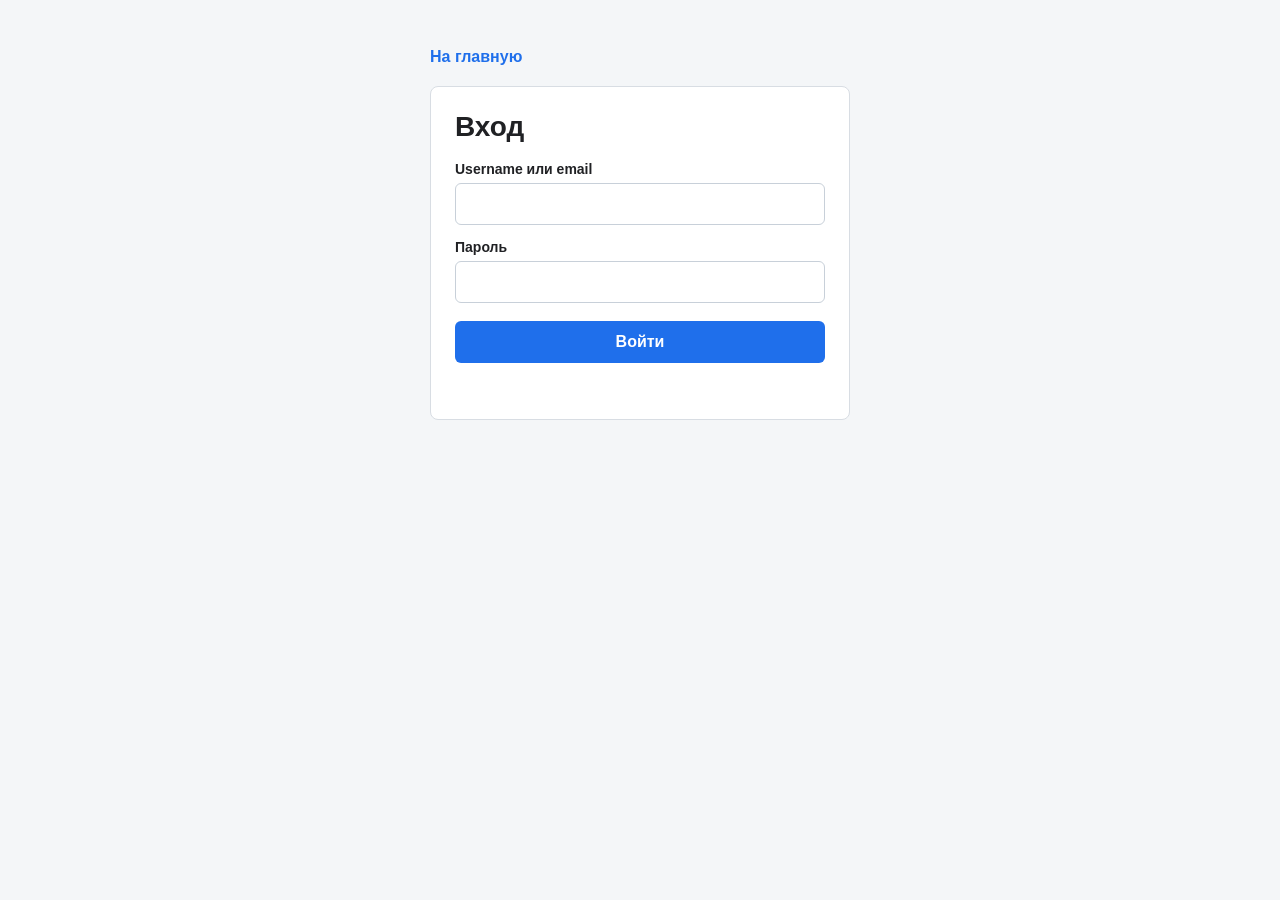
==== src/main/resources/static/login.html @ dc869657 "feat: initialize Spring Boot project" ====
<!doctype html>
<html lang="ru">
<head>
    <meta charset="utf-8">
    <meta name="viewport" content="width=device-width, initial-scale=1">
    <title>Вход</title>
    <style>
        * {
            box-sizing: border-box;
        }

        body {
            margin: 0;
            min-height: 100vh;
            font-family: Arial, sans-serif;
            color: #202124;
            background: #f4f6f8;
        }

        main {
            width: min(420px, calc(100% - 32px));
            margin: 0 auto;
            padding: 48px 0;
        }

        nav {
            margin-bottom: 20px;
        }

        a {
            color: #1f6feb;
            font-weight: 700;
            text-decoration: none;
        }

        section {
            background: #ffffff;
            border: 1px solid #d8dde3;
            border-radius: 8px;
            padding: 24px;
        }

        h1 {
            margin: 0 0 18px;
            font-size: 28px;
        }

        label {
            display: block;
            margin: 14px 0 6px;
            font-size: 14px;
            font-weight: 700;
        }

        input {
            width: 100%;
            min-height: 42px;
            border: 1px solid #c8d0d9;
            border-radius: 6px;
            padding: 10px 12px;
            font: inherit;
        }

        button {
            width: 100%;
            min-height: 42px;
            margin-top: 18px;
            border: 0;
            border-radius: 6px;
            background: #1f6feb;
            color: #ffffff;
            font: inherit;
            font-weight: 700;
            cursor: pointer;
        }

        button:disabled {
            cursor: wait;
            opacity: 0.7;
        }

        .message {
            min-height: 20px;
            margin-top: 12px;
            color: #b42318;
            font-size: 14px;
        }
    </style>
</head>
<body>
<main>
    <nav>
        <a href="/">На главную</a>
    </nav>

    <section>
        <h1>Вход</h1>
        <form id="login-form">
            <label for="login">Username или email</label>
            <input id="login" name="login" autocomplete="username" required>

            <label for="password">Пароль</label>
            <input id="password" name="password" type="password" autocomplete="current-password" required>

            <button type="submit">Войти</button>
            <div id="message" class="message" aria-live="polite"></div>
        </form>
    </section>
</main>

<script>
    const form = document.querySelector("#login-form");
    const message = document.querySelector("#message");
    const button = form.querySelector("button");

    form.addEventListener("submit", async (event) => {
        event.preventDefault();
        message.textContent = "";
        button.disabled = true;

        const formData = new FormData(form);
        const credentials = {
            login: formData.get("login"),
            password: formData.get("password")
        };

        try {
            const response = await fetch("/login", {
                method: "POST",
                headers: {
                    "Content-Type": "application/json"
                },
                body: JSON.stringify(credentials)
            });

            if (!response.ok) {
                throw new Error("Неверный логин или пароль");
            }

            window.location.href = "/myacc";
        } catch (error) {
            message.textContent = error.message;
        } finally {
            button.disabled = false;
        }
    });
</script>
</body>
</html>
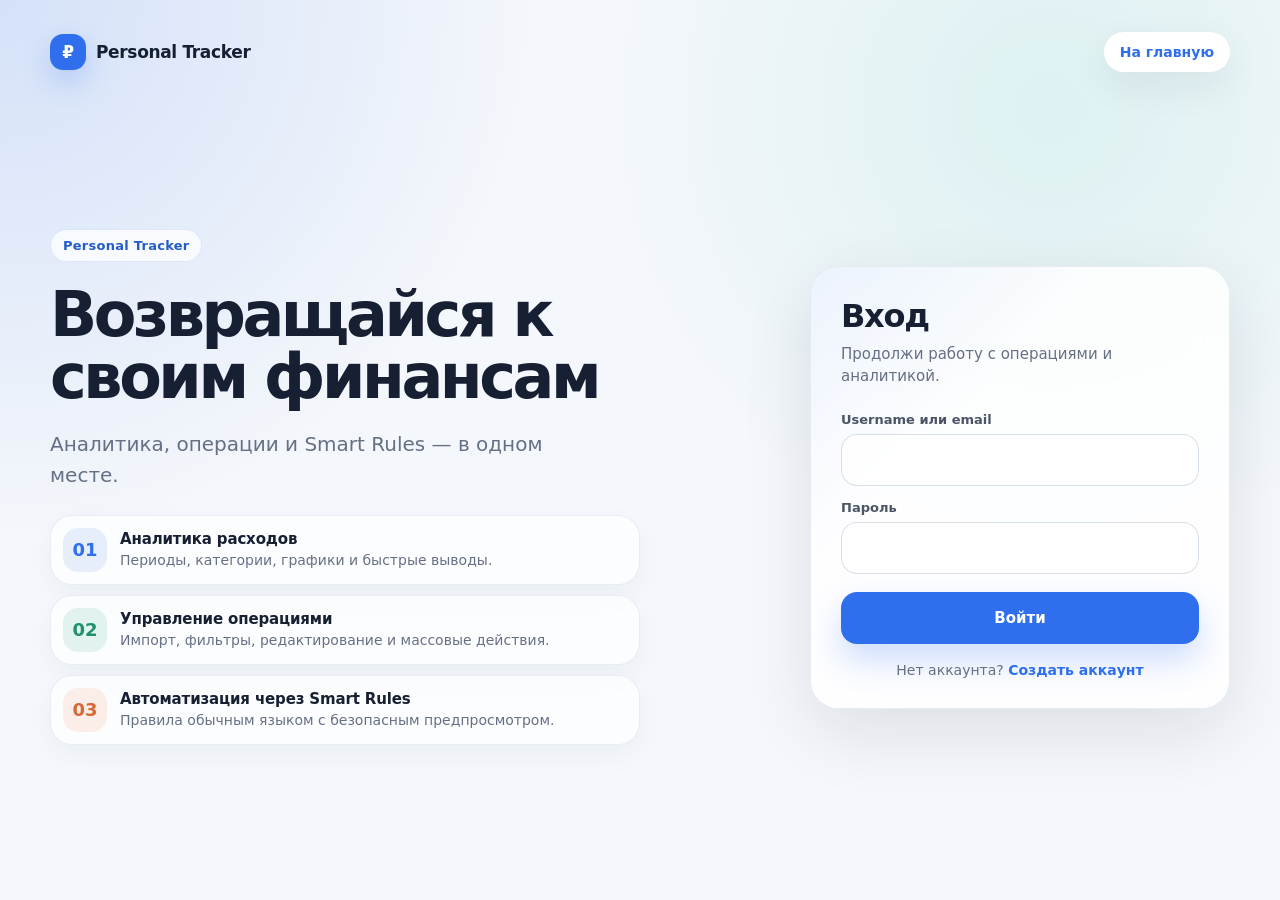
==== commit 2cf0bd0e: "feat: add Smart Rules automation" ====
--- a/src/main/resources/static/login.html
+++ b/src/main/resources/static/login.html
@@ -3,8 +3,27 @@
 <head>
     <meta charset="utf-8">
     <meta name="viewport" content="width=device-width, initial-scale=1">
-    <title>Вход</title>
+    <title>Вход · Personal Tracker</title>
     <style>
+        :root {
+            --bg: #f4f7fb;
+            --surface: rgba(255, 255, 255, 0.86);
+            --text: #172033;
+            --muted: #667085;
+            --border: rgba(203, 213, 225, 0.72);
+            --blue: #2f6fed;
+            --blue-dark: #235cc9;
+            --blue-soft: rgba(47, 111, 237, 0.1);
+            --green-soft: rgba(38, 166, 132, 0.12);
+            --orange-soft: rgba(245, 128, 76, 0.12);
+            --shadow-card: 0 24px 70px rgba(15, 23, 42, 0.1);
+            --shadow-soft: 0 14px 38px rgba(15, 23, 42, 0.07);
+            --radius-lg: 28px;
+            --radius-md: 22px;
+            --radius-sm: 16px;
+            --transition: 180ms cubic-bezier(0.2, 0.8, 0.2, 1);
+        }
+
         * {
             box-sizing: border-box;
         }
@@ -12,99 +31,502 @@
         body {
             margin: 0;
             min-height: 100vh;
-            font-family: Arial, sans-serif;
-            color: #202124;
-            background: #f4f6f8;
+            font-family: Inter, ui-sans-serif, system-ui, -apple-system, BlinkMacSystemFont, "Segoe UI", sans-serif;
+            -webkit-font-smoothing: antialiased;
+            color: var(--text);
+            background:
+                radial-gradient(circle at top left, rgba(47, 111, 237, 0.16), transparent 34rem),
+                radial-gradient(circle at 82% 12%, rgba(102, 209, 193, 0.16), transparent 28rem),
+                var(--bg);
+        }
+
+        a {
+            color: inherit;
+            text-decoration: none;
+        }
+
+        button,
+        input {
+            font: inherit;
         }
 
         main {
-            width: min(420px, calc(100% - 32px));
+            width: min(1180px, calc(100% - 40px));
+            min-height: 100vh;
             margin: 0 auto;
-            padding: 48px 0;
-        }
-
-        nav {
-            margin-bottom: 20px;
-        }
-
-        a {
-            color: #1f6feb;
-            font-weight: 700;
-            text-decoration: none;
-        }
-
-        section {
+            padding: 24px 0 48px;
+        }
+
+        .auth-nav {
+            display: flex;
+            min-height: 56px;
+            align-items: center;
+            justify-content: space-between;
+            gap: 18px;
+            margin-bottom: 42px;
+        }
+
+        .brand {
+            display: inline-flex;
+            align-items: center;
+            gap: 10px;
+            color: var(--text);
+            font-size: 17px;
+            font-weight: 800;
+            letter-spacing: -0.02em;
+        }
+
+        .brand-mark {
+            display: grid;
+            width: 36px;
+            height: 36px;
+            place-items: center;
+            border-radius: 13px;
+            background: var(--blue);
+            color: #ffffff;
+            box-shadow: 0 12px 28px rgba(47, 111, 237, 0.24);
+        }
+
+        .nav-home {
+            display: inline-flex;
+            min-height: 40px;
+            align-items: center;
+            justify-content: center;
+            border-radius: 999px;
             background: #ffffff;
-            border: 1px solid #d8dde3;
-            border-radius: 8px;
-            padding: 24px;
-        }
-
-        h1 {
-            margin: 0 0 18px;
-            font-size: 28px;
+            color: var(--blue);
+            font-size: 14px;
+            font-weight: 760;
+            padding: 0 16px;
+            box-shadow: var(--shadow-soft);
+            transition: transform var(--transition), box-shadow var(--transition), color var(--transition);
+        }
+
+        .nav-home:hover {
+            color: var(--blue-dark);
+            transform: translateY(-1px);
+            box-shadow: 0 18px 42px rgba(15, 23, 42, 0.11);
+        }
+
+        .auth-layout {
+            display: grid;
+            grid-template-columns: minmax(0, 1fr) 420px;
+            gap: 32px;
+            align-items: center;
+            min-height: calc(100vh - 170px);
+        }
+
+        .auth-hero {
+            display: grid;
+            max-width: 660px;
+            gap: 22px;
+        }
+
+        .kicker {
+            width: fit-content;
+            margin: 0;
+            border: 1px solid rgba(47, 111, 237, 0.14);
+            border-radius: 999px;
+            background: rgba(255, 255, 255, 0.72);
+            color: var(--blue-dark);
+            font-size: 13px;
+            font-weight: 800;
+            letter-spacing: 0.02em;
+            padding: 8px 12px;
+        }
+
+        .auth-hero h1 {
+            margin: 0;
+            color: var(--text);
+            font-size: clamp(40px, 5.8vw, 62px);
+            font-weight: 820;
+            letter-spacing: -0.055em;
+            line-height: 0.99;
+        }
+
+        .hero-text {
+            max-width: 560px;
+            margin: 0;
+            color: var(--muted);
+            font-size: clamp(17px, 2vw, 20px);
+            line-height: 1.55;
+        }
+
+        .feature-list {
+            display: grid;
+            max-width: 590px;
+            gap: 10px;
+            margin-top: 2px;
+        }
+
+        .feature-item {
+            display: grid;
+            grid-template-columns: 44px 1fr;
+            gap: 13px;
+            align-items: center;
+            border: 1px solid rgba(226, 232, 240, 0.78);
+            border-radius: var(--radius-md);
+            background: rgba(255, 255, 255, 0.68);
+            padding: 12px;
+            box-shadow: 0 10px 30px rgba(15, 23, 42, 0.04);
+            animation: fadeUp 420ms cubic-bezier(0.2, 0.8, 0.2, 1) both;
+            transition: transform var(--transition), box-shadow var(--transition), background-color var(--transition);
+        }
+
+        .feature-item:nth-child(2) {
+            animation-delay: 70ms;
+        }
+
+        .feature-item:nth-child(3) {
+            animation-delay: 140ms;
+        }
+
+        .feature-item:hover {
+            transform: translateY(-2px);
+            background: rgba(255, 255, 255, 0.94);
+            box-shadow: 0 16px 40px rgba(15, 23, 42, 0.075);
+        }
+
+        .feature-icon {
+            display: grid;
+            width: 44px;
+            height: 44px;
+            place-items: center;
+            border-radius: 15px;
+            color: var(--blue);
+            font-size: 18px;
+            font-weight: 800;
+        }
+
+        .feature-item:nth-child(1) .feature-icon {
+            background: var(--blue-soft);
+        }
+
+        .feature-item:nth-child(2) .feature-icon {
+            background: var(--green-soft);
+            color: #20906f;
+        }
+
+        .feature-item:nth-child(3) .feature-icon {
+            background: var(--orange-soft);
+            color: #d66a36;
+        }
+
+        .feature-item strong {
+            display: block;
+            color: var(--text);
+            font-size: 15px;
+            font-weight: 760;
+            letter-spacing: -0.01em;
+        }
+
+        .feature-item span:last-child {
+            display: block;
+            margin-top: 3px;
+            color: var(--muted);
+            font-size: 14px;
+            line-height: 1.35;
+        }
+
+        .auth-card {
+            position: relative;
+            overflow: hidden;
+            width: min(420px, 100%);
+            border: 1px solid rgba(226, 232, 240, 0.86);
+            border-radius: var(--radius-lg);
+            background: var(--surface);
+            padding: 30px;
+            box-shadow: var(--shadow-card);
+            backdrop-filter: blur(18px);
+            animation: fadeUp 420ms cubic-bezier(0.2, 0.8, 0.2, 1) both;
+        }
+
+        .auth-card::before {
+            content: "";
+            position: absolute;
+            inset: 0;
+            pointer-events: none;
+            background: linear-gradient(135deg, rgba(47, 111, 237, 0.08), transparent 36%);
+        }
+
+        .auth-card > * {
+            position: relative;
+            z-index: 1;
+        }
+
+        .auth-card-header {
+            margin-bottom: 24px;
+        }
+
+        .auth-card h1 {
+            margin: 0;
+            color: var(--text);
+            font-size: 32px;
+            font-weight: 820;
+            letter-spacing: -0.04em;
+        }
+
+        .auth-card-header p {
+            margin: 8px 0 0;
+            color: var(--muted);
+            font-size: 15px;
+            line-height: 1.5;
+        }
+
+        form {
+            display: grid;
+            gap: 14px;
         }
 
         label {
-            display: block;
-            margin: 14px 0 6px;
-            font-size: 14px;
+            display: grid;
+            gap: 7px;
+            color: #4b5565;
+            font-size: 13px;
             font-weight: 700;
         }
 
         input {
             width: 100%;
-            min-height: 42px;
-            border: 1px solid #c8d0d9;
-            border-radius: 6px;
-            padding: 10px 12px;
-            font: inherit;
-        }
-
-        button {
+            height: 52px;
+            border: 1px solid var(--border);
+            border-radius: var(--radius-sm);
+            background: rgba(255, 255, 255, 0.82);
+            color: var(--text);
+            padding: 0 16px;
+            outline: none;
+            transition: border-color var(--transition), box-shadow var(--transition), background-color var(--transition);
+        }
+
+        input:focus {
+            border-color: rgba(47, 111, 237, 0.48);
+            background: #ffffff;
+            box-shadow: 0 0 0 4px rgba(47, 111, 237, 0.1);
+        }
+
+        .submit-button {
+            display: inline-flex;
             width: 100%;
-            min-height: 42px;
-            margin-top: 18px;
+            height: 52px;
+            align-items: center;
+            justify-content: center;
+            margin-top: 4px;
             border: 0;
-            border-radius: 6px;
-            background: #1f6feb;
+            border-radius: var(--radius-sm);
+            background: var(--blue);
             color: #ffffff;
-            font: inherit;
-            font-weight: 700;
+            font-size: 15px;
+            font-weight: 800;
             cursor: pointer;
-        }
-
-        button:disabled {
+            box-shadow: 0 16px 34px rgba(47, 111, 237, 0.24);
+            transition: background-color var(--transition), box-shadow var(--transition), transform var(--transition), opacity var(--transition);
+        }
+
+        .submit-button:hover:not(:disabled) {
+            background: var(--blue-dark);
+            transform: translateY(-1px);
+            box-shadow: 0 20px 42px rgba(47, 111, 237, 0.28);
+        }
+
+        .submit-button:active:not(:disabled) {
+            transform: translateY(0);
+        }
+
+        .submit-button:disabled {
             cursor: wait;
-            opacity: 0.7;
+            opacity: 0.72;
+            transform: none;
         }
 
         .message {
-            min-height: 20px;
-            margin-top: 12px;
+            min-height: 0;
+            border-radius: 14px;
+            font-size: 14px;
+            font-weight: 650;
+            line-height: 1.45;
+            animation: messageIn 180ms cubic-bezier(0.2, 0.8, 0.2, 1) both;
+        }
+
+        .message:empty {
+            display: none;
+        }
+
+        .message:not(:empty) {
+            margin-top: 2px;
+            padding: 11px 12px;
+        }
+
+        .message.error {
+            background: #fff1f0;
             color: #b42318;
+        }
+
+        .message.success {
+            background: #ecfdf3;
+            color: #067647;
+        }
+
+        .auth-footer {
+            margin: 18px 0 0;
+            color: var(--muted);
             font-size: 14px;
+            text-align: center;
+        }
+
+        .auth-footer a {
+            color: var(--blue);
+            font-weight: 800;
+        }
+
+        @keyframes fadeUp {
+            from {
+                opacity: 0;
+                transform: translateY(10px);
+            }
+
+            to {
+                opacity: 1;
+                transform: translateY(0);
+            }
+        }
+
+        @keyframes messageIn {
+            from {
+                opacity: 0;
+                transform: translateY(4px);
+            }
+
+            to {
+                opacity: 1;
+                transform: translateY(0);
+            }
+        }
+
+        @media (max-width: 920px) {
+            main {
+                width: min(100% - 28px, 720px);
+                padding-top: 18px;
+            }
+
+            .auth-nav {
+                margin-bottom: 28px;
+            }
+
+            .auth-layout {
+                grid-template-columns: 1fr;
+                min-height: auto;
+            }
+
+            .auth-hero {
+                max-width: none;
+            }
+
+            .auth-card {
+                width: 100%;
+            }
+        }
+
+        @media (max-width: 560px) {
+            main {
+                width: min(100% - 22px, 520px);
+                padding-bottom: 30px;
+            }
+
+            .brand span:last-child {
+                display: none;
+            }
+
+            .nav-home {
+                min-height: 36px;
+                padding: 0 12px;
+                font-size: 13px;
+            }
+
+            .auth-hero h1 {
+                font-size: 38px;
+            }
+
+            .feature-item {
+                grid-template-columns: 42px 1fr;
+                border-radius: 18px;
+            }
+
+            .feature-icon {
+                width: 42px;
+                height: 42px;
+            }
+
+            .auth-card {
+                border-radius: 24px;
+                padding: 22px;
+            }
         }
     </style>
 </head>
 <body>
 <main>
-    <nav>
-        <a href="/">На главную</a>
+    <nav class="auth-nav" aria-label="Навигация входа">
+        <a class="brand" href="/">
+            <span class="brand-mark" aria-hidden="true">₽</span>
+            <span>Personal Tracker</span>
+        </a>
+        <a class="nav-home" href="/">На главную</a>
     </nav>
 
-    <section>
-        <h1>Вход</h1>
-        <form id="login-form">
-            <label for="login">Username или email</label>
-            <input id="login" name="login" autocomplete="username" required>
-
-            <label for="password">Пароль</label>
-            <input id="password" name="password" type="password" autocomplete="current-password" required>
-
-            <button type="submit">Войти</button>
-            <div id="message" class="message" aria-live="polite"></div>
-        </form>
+    <section class="auth-layout">
+        <div class="auth-hero">
+            <p class="kicker">Personal Tracker</p>
+            <h1>Возвращайся к своим финансам</h1>
+            <p class="hero-text">Аналитика, операции и Smart Rules — в одном месте.</p>
+
+            <div class="feature-list" aria-label="Возможности приложения">
+                <div class="feature-item">
+                    <span class="feature-icon" aria-hidden="true">01</span>
+                    <div>
+                        <strong>Аналитика расходов</strong>
+                        <span>Периоды, категории, графики и быстрые выводы.</span>
+                    </div>
+                </div>
+                <div class="feature-item">
+                    <span class="feature-icon" aria-hidden="true">02</span>
+                    <div>
+                        <strong>Управление операциями</strong>
+                        <span>Импорт, фильтры, редактирование и массовые действия.</span>
+                    </div>
+                </div>
+                <div class="feature-item">
+                    <span class="feature-icon" aria-hidden="true">03</span>
+                    <div>
+                        <strong>Автоматизация через Smart Rules</strong>
+                        <span>Правила обычным языком с безопасным предпросмотром.</span>
+                    </div>
+                </div>
+            </div>
+        </div>
+
+        <aside class="auth-card" aria-label="Форма входа">
+            <div class="auth-card-header">
+                <h1>Вход</h1>
+                <p>Продолжи работу с операциями и аналитикой.</p>
+            </div>
+
+            <form id="login-form">
+                <label for="login">
+                    Username или email
+                    <input id="login" name="login" autocomplete="username" required>
+                </label>
+
+                <label for="password">
+                    Пароль
+                    <input id="password" name="password" type="password" autocomplete="current-password" required>
+                </label>
+
+                <button class="submit-button" type="submit">Войти</button>
+                <div id="message" class="message" aria-live="polite"></div>
+            </form>
+
+            <p class="auth-footer">Нет аккаунта? <a href="/">Создать аккаунт</a></p>
+        </aside>
     </section>
 </main>
 
@@ -112,11 +534,14 @@
     const form = document.querySelector("#login-form");
     const message = document.querySelector("#message");
     const button = form.querySelector("button");
+    const defaultButtonText = button.textContent;
 
     form.addEventListener("submit", async (event) => {
         event.preventDefault();
         message.textContent = "";
+        message.className = "message";
         button.disabled = true;
+        button.textContent = "Вхожу...";
 
         const formData = new FormData(form);
         const credentials = {
@@ -137,11 +562,14 @@
                 throw new Error("Неверный логин или пароль");
             }
 
+            message.textContent = "Готово. Открываем dashboard...";
+            message.classList.add("success");
             window.location.href = "/myacc";
         } catch (error) {
             message.textContent = error.message;
-        } finally {
+            message.classList.add("error");
             button.disabled = false;
+            button.textContent = defaultButtonText;
         }
     });
 </script>
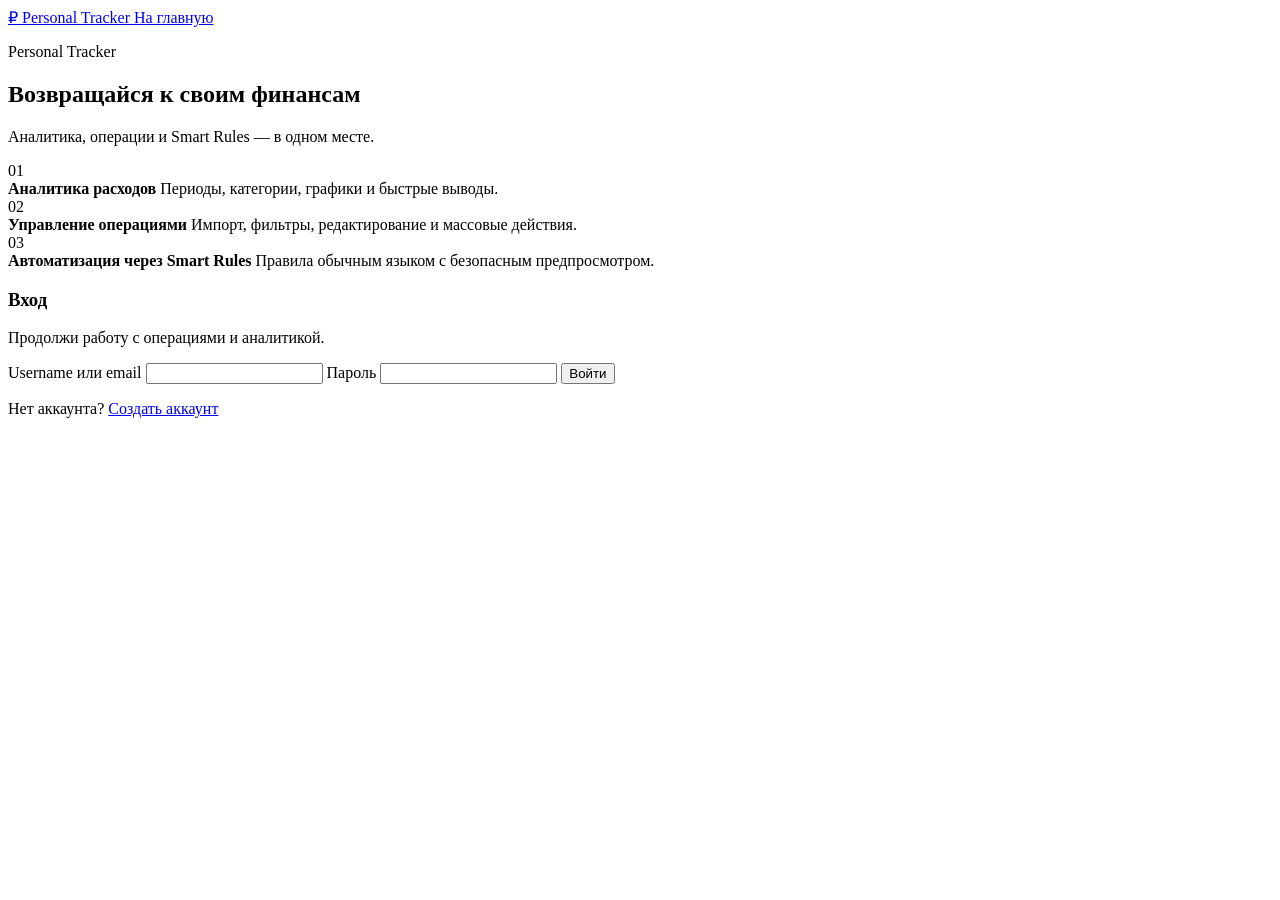
==== commit cf4cdd59: "security: add CSRF support and split frontend assets" ====
--- a/src/main/resources/static/login.html
+++ b/src/main/resources/static/login.html
@@ -4,464 +4,8 @@
     <meta charset="utf-8">
     <meta name="viewport" content="width=device-width, initial-scale=1">
     <title>Вход · Personal Tracker</title>
-    <style>
-        :root {
-            --bg: #f4f7fb;
-            --surface: rgba(255, 255, 255, 0.86);
-            --text: #172033;
-            --muted: #667085;
-            --border: rgba(203, 213, 225, 0.72);
-            --blue: #2f6fed;
-            --blue-dark: #235cc9;
-            --blue-soft: rgba(47, 111, 237, 0.1);
-            --green-soft: rgba(38, 166, 132, 0.12);
-            --orange-soft: rgba(245, 128, 76, 0.12);
-            --shadow-card: 0 24px 70px rgba(15, 23, 42, 0.1);
-            --shadow-soft: 0 14px 38px rgba(15, 23, 42, 0.07);
-            --radius-lg: 28px;
-            --radius-md: 22px;
-            --radius-sm: 16px;
-            --transition: 180ms cubic-bezier(0.2, 0.8, 0.2, 1);
-        }
-
-        * {
-            box-sizing: border-box;
-        }
-
-        body {
-            margin: 0;
-            min-height: 100vh;
-            font-family: Inter, ui-sans-serif, system-ui, -apple-system, BlinkMacSystemFont, "Segoe UI", sans-serif;
-            -webkit-font-smoothing: antialiased;
-            color: var(--text);
-            background:
-                radial-gradient(circle at top left, rgba(47, 111, 237, 0.16), transparent 34rem),
-                radial-gradient(circle at 82% 12%, rgba(102, 209, 193, 0.16), transparent 28rem),
-                var(--bg);
-        }
-
-        a {
-            color: inherit;
-            text-decoration: none;
-        }
-
-        button,
-        input {
-            font: inherit;
-        }
-
-        main {
-            width: min(1180px, calc(100% - 40px));
-            min-height: 100vh;
-            margin: 0 auto;
-            padding: 24px 0 48px;
-        }
-
-        .auth-nav {
-            display: flex;
-            min-height: 56px;
-            align-items: center;
-            justify-content: space-between;
-            gap: 18px;
-            margin-bottom: 42px;
-        }
-
-        .brand {
-            display: inline-flex;
-            align-items: center;
-            gap: 10px;
-            color: var(--text);
-            font-size: 17px;
-            font-weight: 800;
-            letter-spacing: -0.02em;
-        }
-
-        .brand-mark {
-            display: grid;
-            width: 36px;
-            height: 36px;
-            place-items: center;
-            border-radius: 13px;
-            background: var(--blue);
-            color: #ffffff;
-            box-shadow: 0 12px 28px rgba(47, 111, 237, 0.24);
-        }
-
-        .nav-home {
-            display: inline-flex;
-            min-height: 40px;
-            align-items: center;
-            justify-content: center;
-            border-radius: 999px;
-            background: #ffffff;
-            color: var(--blue);
-            font-size: 14px;
-            font-weight: 760;
-            padding: 0 16px;
-            box-shadow: var(--shadow-soft);
-            transition: transform var(--transition), box-shadow var(--transition), color var(--transition);
-        }
-
-        .nav-home:hover {
-            color: var(--blue-dark);
-            transform: translateY(-1px);
-            box-shadow: 0 18px 42px rgba(15, 23, 42, 0.11);
-        }
-
-        .auth-layout {
-            display: grid;
-            grid-template-columns: minmax(0, 1fr) 420px;
-            gap: 32px;
-            align-items: center;
-            min-height: calc(100vh - 170px);
-        }
-
-        .auth-hero {
-            display: grid;
-            max-width: 660px;
-            gap: 22px;
-        }
-
-        .kicker {
-            width: fit-content;
-            margin: 0;
-            border: 1px solid rgba(47, 111, 237, 0.14);
-            border-radius: 999px;
-            background: rgba(255, 255, 255, 0.72);
-            color: var(--blue-dark);
-            font-size: 13px;
-            font-weight: 800;
-            letter-spacing: 0.02em;
-            padding: 8px 12px;
-        }
-
-        .auth-hero h1 {
-            margin: 0;
-            color: var(--text);
-            font-size: clamp(40px, 5.8vw, 62px);
-            font-weight: 820;
-            letter-spacing: -0.055em;
-            line-height: 0.99;
-        }
-
-        .hero-text {
-            max-width: 560px;
-            margin: 0;
-            color: var(--muted);
-            font-size: clamp(17px, 2vw, 20px);
-            line-height: 1.55;
-        }
-
-        .feature-list {
-            display: grid;
-            max-width: 590px;
-            gap: 10px;
-            margin-top: 2px;
-        }
-
-        .feature-item {
-            display: grid;
-            grid-template-columns: 44px 1fr;
-            gap: 13px;
-            align-items: center;
-            border: 1px solid rgba(226, 232, 240, 0.78);
-            border-radius: var(--radius-md);
-            background: rgba(255, 255, 255, 0.68);
-            padding: 12px;
-            box-shadow: 0 10px 30px rgba(15, 23, 42, 0.04);
-            animation: fadeUp 420ms cubic-bezier(0.2, 0.8, 0.2, 1) both;
-            transition: transform var(--transition), box-shadow var(--transition), background-color var(--transition);
-        }
-
-        .feature-item:nth-child(2) {
-            animation-delay: 70ms;
-        }
-
-        .feature-item:nth-child(3) {
-            animation-delay: 140ms;
-        }
-
-        .feature-item:hover {
-            transform: translateY(-2px);
-            background: rgba(255, 255, 255, 0.94);
-            box-shadow: 0 16px 40px rgba(15, 23, 42, 0.075);
-        }
-
-        .feature-icon {
-            display: grid;
-            width: 44px;
-            height: 44px;
-            place-items: center;
-            border-radius: 15px;
-            color: var(--blue);
-            font-size: 18px;
-            font-weight: 800;
-        }
-
-        .feature-item:nth-child(1) .feature-icon {
-            background: var(--blue-soft);
-        }
-
-        .feature-item:nth-child(2) .feature-icon {
-            background: var(--green-soft);
-            color: #20906f;
-        }
-
-        .feature-item:nth-child(3) .feature-icon {
-            background: var(--orange-soft);
-            color: #d66a36;
-        }
-
-        .feature-item strong {
-            display: block;
-            color: var(--text);
-            font-size: 15px;
-            font-weight: 760;
-            letter-spacing: -0.01em;
-        }
-
-        .feature-item span:last-child {
-            display: block;
-            margin-top: 3px;
-            color: var(--muted);
-            font-size: 14px;
-            line-height: 1.35;
-        }
-
-        .auth-card {
-            position: relative;
-            overflow: hidden;
-            width: min(420px, 100%);
-            border: 1px solid rgba(226, 232, 240, 0.86);
-            border-radius: var(--radius-lg);
-            background: var(--surface);
-            padding: 30px;
-            box-shadow: var(--shadow-card);
-            backdrop-filter: blur(18px);
-            animation: fadeUp 420ms cubic-bezier(0.2, 0.8, 0.2, 1) both;
-        }
-
-        .auth-card::before {
-            content: "";
-            position: absolute;
-            inset: 0;
-            pointer-events: none;
-            background: linear-gradient(135deg, rgba(47, 111, 237, 0.08), transparent 36%);
-        }
-
-        .auth-card > * {
-            position: relative;
-            z-index: 1;
-        }
-
-        .auth-card-header {
-            margin-bottom: 24px;
-        }
-
-        .auth-card h1 {
-            margin: 0;
-            color: var(--text);
-            font-size: 32px;
-            font-weight: 820;
-            letter-spacing: -0.04em;
-        }
-
-        .auth-card-header p {
-            margin: 8px 0 0;
-            color: var(--muted);
-            font-size: 15px;
-            line-height: 1.5;
-        }
-
-        form {
-            display: grid;
-            gap: 14px;
-        }
-
-        label {
-            display: grid;
-            gap: 7px;
-            color: #4b5565;
-            font-size: 13px;
-            font-weight: 700;
-        }
-
-        input {
-            width: 100%;
-            height: 52px;
-            border: 1px solid var(--border);
-            border-radius: var(--radius-sm);
-            background: rgba(255, 255, 255, 0.82);
-            color: var(--text);
-            padding: 0 16px;
-            outline: none;
-            transition: border-color var(--transition), box-shadow var(--transition), background-color var(--transition);
-        }
-
-        input:focus {
-            border-color: rgba(47, 111, 237, 0.48);
-            background: #ffffff;
-            box-shadow: 0 0 0 4px rgba(47, 111, 237, 0.1);
-        }
-
-        .submit-button {
-            display: inline-flex;
-            width: 100%;
-            height: 52px;
-            align-items: center;
-            justify-content: center;
-            margin-top: 4px;
-            border: 0;
-            border-radius: var(--radius-sm);
-            background: var(--blue);
-            color: #ffffff;
-            font-size: 15px;
-            font-weight: 800;
-            cursor: pointer;
-            box-shadow: 0 16px 34px rgba(47, 111, 237, 0.24);
-            transition: background-color var(--transition), box-shadow var(--transition), transform var(--transition), opacity var(--transition);
-        }
-
-        .submit-button:hover:not(:disabled) {
-            background: var(--blue-dark);
-            transform: translateY(-1px);
-            box-shadow: 0 20px 42px rgba(47, 111, 237, 0.28);
-        }
-
-        .submit-button:active:not(:disabled) {
-            transform: translateY(0);
-        }
-
-        .submit-button:disabled {
-            cursor: wait;
-            opacity: 0.72;
-            transform: none;
-        }
-
-        .message {
-            min-height: 0;
-            border-radius: 14px;
-            font-size: 14px;
-            font-weight: 650;
-            line-height: 1.45;
-            animation: messageIn 180ms cubic-bezier(0.2, 0.8, 0.2, 1) both;
-        }
-
-        .message:empty {
-            display: none;
-        }
-
-        .message:not(:empty) {
-            margin-top: 2px;
-            padding: 11px 12px;
-        }
-
-        .message.error {
-            background: #fff1f0;
-            color: #b42318;
-        }
-
-        .message.success {
-            background: #ecfdf3;
-            color: #067647;
-        }
-
-        .auth-footer {
-            margin: 18px 0 0;
-            color: var(--muted);
-            font-size: 14px;
-            text-align: center;
-        }
-
-        .auth-footer a {
-            color: var(--blue);
-            font-weight: 800;
-        }
-
-        @keyframes fadeUp {
-            from {
-                opacity: 0;
-                transform: translateY(10px);
-            }
-
-            to {
-                opacity: 1;
-                transform: translateY(0);
-            }
-        }
-
-        @keyframes messageIn {
-            from {
-                opacity: 0;
-                transform: translateY(4px);
-            }
-
-            to {
-                opacity: 1;
-                transform: translateY(0);
-            }
-        }
-
-        @media (max-width: 920px) {
-            main {
-                width: min(100% - 28px, 720px);
-                padding-top: 18px;
-            }
-
-            .auth-nav {
-                margin-bottom: 28px;
-            }
-
-            .auth-layout {
-                grid-template-columns: 1fr;
-                min-height: auto;
-            }
-
-            .auth-hero {
-                max-width: none;
-            }
-
-            .auth-card {
-                width: 100%;
-            }
-        }
-
-        @media (max-width: 560px) {
-            main {
-                width: min(100% - 22px, 520px);
-                padding-bottom: 30px;
-            }
-
-            .brand span:last-child {
-                display: none;
-            }
-
-            .nav-home {
-                min-height: 36px;
-                padding: 0 12px;
-                font-size: 13px;
-            }
-
-            .auth-hero h1 {
-                font-size: 38px;
-            }
-
-            .feature-item {
-                grid-template-columns: 42px 1fr;
-                border-radius: 18px;
-            }
-
-            .feature-icon {
-                width: 42px;
-                height: 42px;
-            }
-
-            .auth-card {
-                border-radius: 24px;
-                padding: 22px;
-            }
-        }
-    </style>
+    <link rel="stylesheet" href="/css/app.css">
+    <link rel="stylesheet" href="/css/auth.css">
 </head>
 <body>
 <main>
@@ -530,48 +74,8 @@
     </section>
 </main>
 
-<script>
-    const form = document.querySelector("#login-form");
-    const message = document.querySelector("#message");
-    const button = form.querySelector("button");
-    const defaultButtonText = button.textContent;
-
-    form.addEventListener("submit", async (event) => {
-        event.preventDefault();
-        message.textContent = "";
-        message.className = "message";
-        button.disabled = true;
-        button.textContent = "Вхожу...";
-
-        const formData = new FormData(form);
-        const credentials = {
-            login: formData.get("login"),
-            password: formData.get("password")
-        };
-
-        try {
-            const response = await fetch("/login", {
-                method: "POST",
-                headers: {
-                    "Content-Type": "application/json"
-                },
-                body: JSON.stringify(credentials)
-            });
-
-            if (!response.ok) {
-                throw new Error("Неверный логин или пароль");
-            }
-
-            message.textContent = "Готово. Открываем dashboard...";
-            message.classList.add("success");
-            window.location.href = "/myacc";
-        } catch (error) {
-            message.textContent = error.message;
-            message.classList.add("error");
-            button.disabled = false;
-            button.textContent = defaultButtonText;
-        }
-    });
-</script>
+<script src="/js/api.js" defer></script>
+<script src="/js/ui.js" defer></script>
+<script src="/js/login.js" defer></script>
 </body>
 </html>
